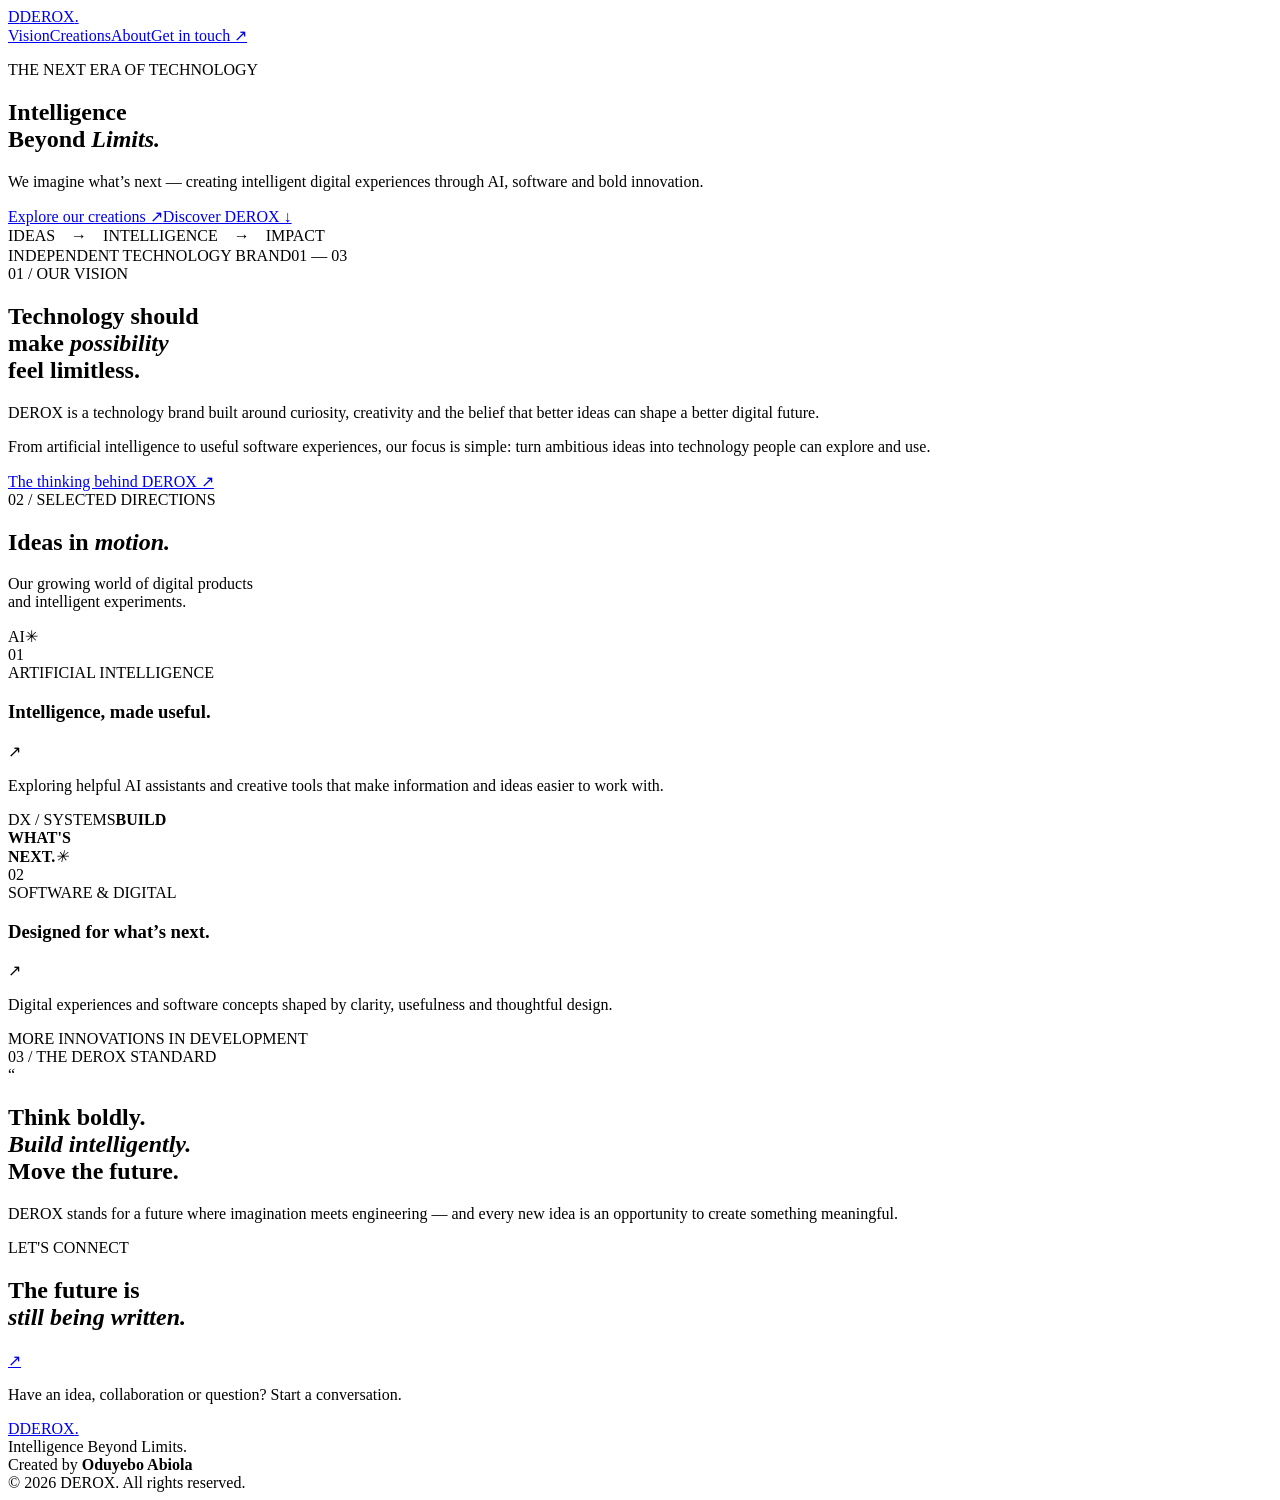
==== index.html @ 54896a84 "Add DEROX website index.html" ====
<!doctype html>
<html lang="en"><head>
<meta charset="utf-8"><meta name="viewport" content="width=device-width,initial-scale=1">
<title>DEROX — Intelligence Beyond Limits</title>
<meta name="description" content="DEROX is a technology brand exploring artificial intelligence, software and digital innovation. Discover our AI creations and technology projects.">
<meta name="keywords" content="DEROX, artificial intelligence, AI creations, technology, software, digital innovation">
<meta name="author" content="Oduyebo Abiola"><meta name="robots" content="index,follow"><meta name="theme-color" content="#090909">
<meta property="og:type" content="website"><meta property="og:title" content="DEROX — Intelligence Beyond Limits"><meta property="og:description" content="A new perspective on AI, software and technology."><meta property="og:site_name" content="DEROX">
<link rel="icon" href="favicon.svg" type="image/svg+xml"><link rel="stylesheet" href="style.css">
</head><body><div class="grain"></div>
<header class="topbar"><a class="brand" href="#home"><span class="brand-mark">D</span><span>DEROX<span class="gold">.</span></span></a><nav><a href="#vision">Vision</a><a href="#work">Creations</a><a href="#about">About</a><a class="nav-cta" href="mailto:hello@derox.tech">Get in touch ↗</a></nav></header>
<main>
<section class="hero" id="home"><div class="hero-orbit"></div><div class="hero-orbit orbit-two"></div><div class="hero-content"><p class="eyebrow"><span class="live-dot"></span> THE NEXT ERA OF TECHNOLOGY</p><h1>Intelligence<br>Beyond <em>Limits.</em></h1><p class="hero-copy">We imagine what’s next — creating intelligent digital experiences through AI, software and bold innovation.</p><div class="hero-actions"><a class="button button-gold" href="#work">Explore our creations ↗</a><a class="text-link" href="#vision">Discover DEROX ↓</a></div></div><div class="hero-stamp">IDEAS　→　INTELLIGENCE　→　IMPACT</div><div class="hero-bottom"><span>INDEPENDENT TECHNOLOGY BRAND</span><span>01 — 03</span></div></section>
<section class="intro section" id="vision"><div class="section-kicker">01 / OUR VISION</div><div class="intro-grid"><h2>Technology should<br>make <em>possibility</em><br>feel limitless.</h2><div class="intro-text"><p>DEROX is a technology brand built around curiosity, creativity and the belief that better ideas can shape a better digital future.</p><p>From artificial intelligence to useful software experiences, our focus is simple: turn ambitious ideas into technology people can explore and use.</p><a class="under-link" href="#about">The thinking behind DEROX ↗</a></div></div></section>
<section class="work section" id="work"><div class="section-heading"><div><div class="section-kicker">02 / SELECTED DIRECTIONS</div><h2>Ideas in <em>motion.</em></h2></div><p>Our growing world of digital products<br>and intelligent experiments.</p></div><div class="project-grid">
<article class="project-card"><div class="project-art art-ai"><div class="ai-core">AI<span>✳</span></div><div class="art-ring"></div><div class="art-ring ring-b"></div><span class="art-index">01</span></div><div class="project-meta"><div><span class="project-type">ARTIFICIAL INTELLIGENCE</span><h3>Intelligence, made useful.</h3></div><span class="project-arrow">↗</span></div><p>Exploring helpful AI assistants and creative tools that make information and ideas easier to work with.</p></article>
<article class="project-card"><div class="project-art art-digital"><div class="glass-card"><span>DX / SYSTEMS</span><strong>BUILD<br>WHAT'S<br>NEXT.</strong><i>✳</i></div><span class="art-index">02</span></div><div class="project-meta"><div><span class="project-type">SOFTWARE & DIGITAL</span><h3>Designed for what’s next.</h3></div><span class="project-arrow">↗</span></div><p>Digital experiences and software concepts shaped by clarity, usefulness and thoughtful design.</p></article>
</div><div class="coming-soon"><span class="live-dot"></span> MORE INNOVATIONS IN DEVELOPMENT</div></section>
<section class="manifesto section" id="about"><div class="section-kicker">03 / THE DEROX STANDARD</div><div class="manifesto-content"><span class="quote-mark">“</span><h2>Think boldly.<br><em>Build intelligently.</em><br>Move the future.</h2><p>DEROX stands for a future where imagination meets engineering — and every new idea is an opportunity to create something meaningful.</p></div></section>
<section class="contact section"><div class="section-kicker">LET'S CONNECT</div><div class="contact-row"><h2>The future is<br><em>still being written.</em></h2><a class="round-link" href="mailto:hello@derox.tech">↗</a></div><p class="contact-note">Have an idea, collaboration or question? Start a conversation.</p></section>
</main><footer><a class="brand" href="#home"><span class="brand-mark">D</span><span>DEROX<span class="gold">.</span></span></a><div class="footer-center">Intelligence Beyond Limits.</div><div class="footer-right">Created by <strong>Oduyebo Abiola</strong><br><span>© <span id="year">2026</span> DEROX. All rights reserved.</span></div></footer>
<script>document.getElementById('year').textContent=new Date().getFullYear()</script></body></html>
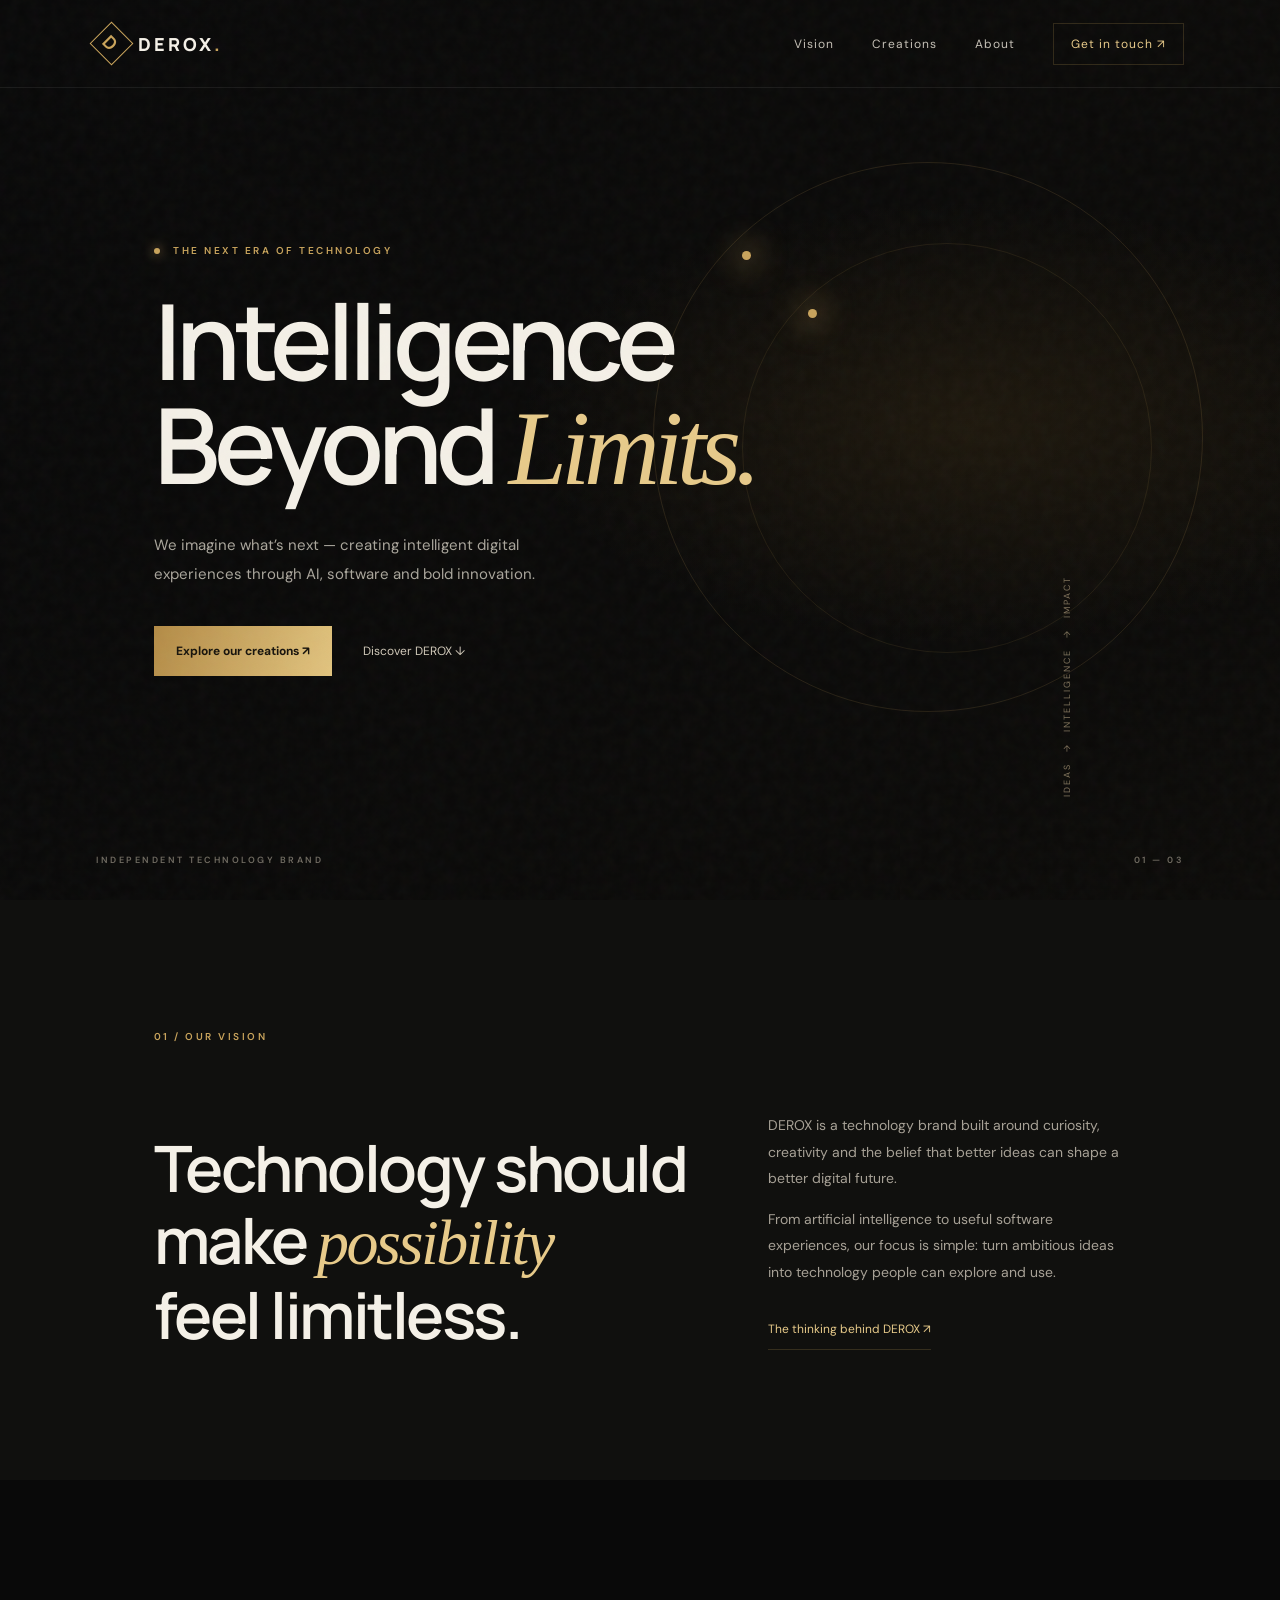
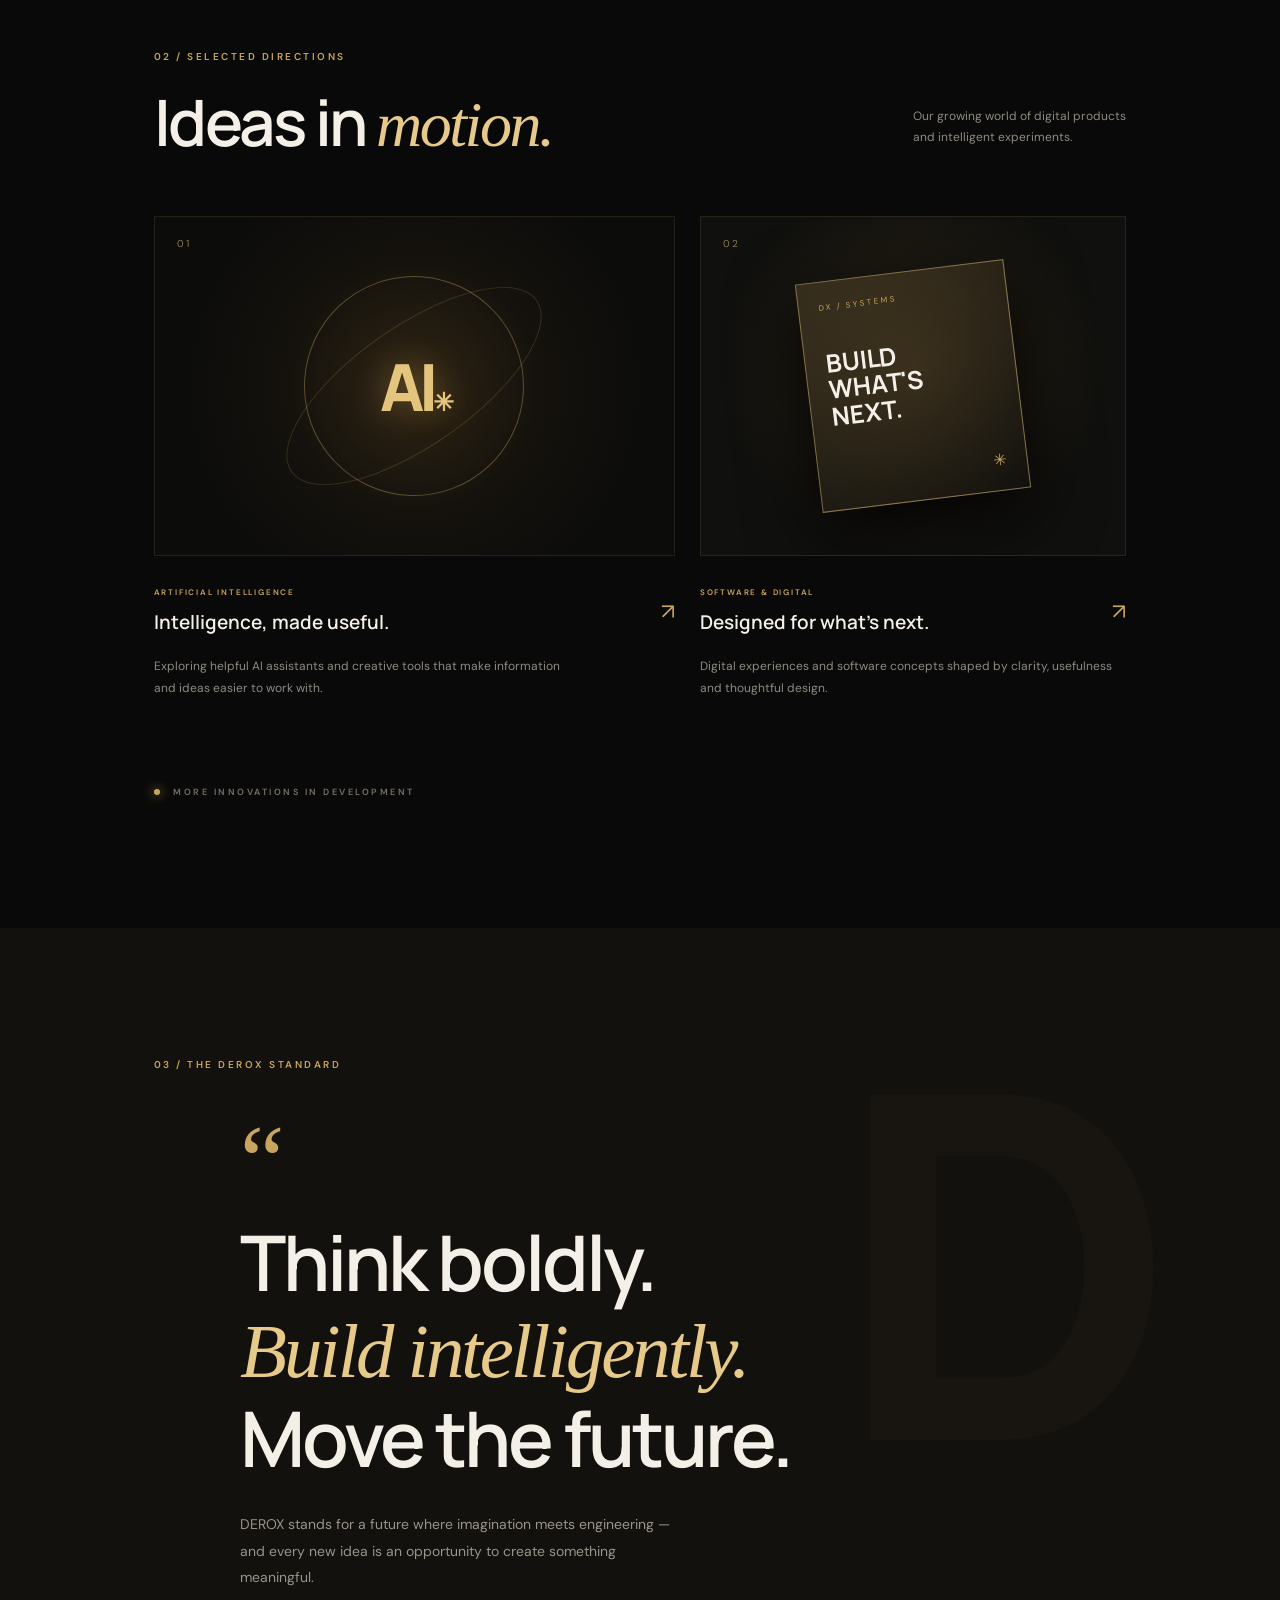
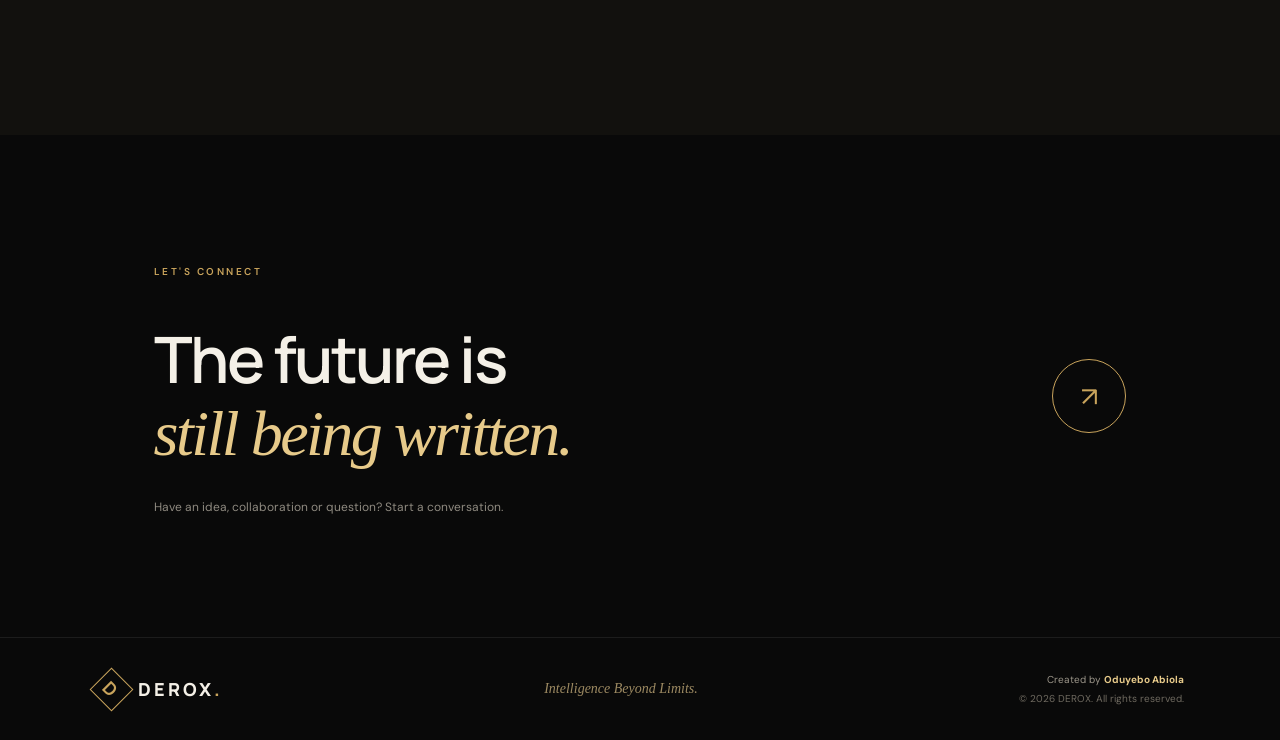
==== commit ec8372ab: "Add canonical URL for search indexing" ====
--- a/index.html
+++ b/index.html
@@ -6,6 +6,7 @@
 <meta name="keywords" content="DEROX, artificial intelligence, AI creations, technology, software, digital innovation">
 <meta name="author" content="Oduyebo Abiola"><meta name="robots" content="index,follow"><meta name="theme-color" content="#090909">
 <meta property="og:type" content="website"><meta property="og:title" content="DEROX — Intelligence Beyond Limits"><meta property="og:description" content="A new perspective on AI, software and technology."><meta property="og:site_name" content="DEROX">
+<link rel="canonical" href="https://inventorbl4ze.github.io/DEROX/">
 <link rel="icon" href="favicon.svg" type="image/svg+xml"><link rel="stylesheet" href="style.css">
 </head><body><div class="grain"></div>
 <header class="topbar"><a class="brand" href="#home"><span class="brand-mark">D</span><span>DEROX<span class="gold">.</span></span></a><nav><a href="#vision">Vision</a><a href="#work">Creations</a><a href="#about">About</a><a class="nav-cta" href="mailto:hello@derox.tech">Get in touch ↗</a></nav></header>
--- a/style.css
+++ b/style.css
@@ -0,0 +1,7 @@
+@import url('https://fonts.googleapis.com/css2?family=DM+Sans:wght@400;500;600;700&family=Manrope:wght@400;500;600;700;800&display=swap');
+:root{--bg:#090909;--gold:#c9a45c;--gold2:#e7ca8a;--white:#f4f0e7;--line:rgba(201,164,92,.2)}*{box-sizing:border-box}html{scroll-behavior:smooth}body{margin:0;background:var(--bg);color:var(--white);font-family:'DM Sans',sans-serif;overflow-x:hidden}a{color:inherit;text-decoration:none}.grain{position:fixed;inset:0;pointer-events:none;opacity:.035;z-index:5;background-image:url("data:image/svg+xml,%3Csvg xmlns='http://www.w3.org/2000/svg' viewBox='0 0 100 100'%3E%3Cfilter id='n'%3E%3CfeTurbulence type='fractalNoise' baseFrequency='.8' numOctaves='3'/%3E%3C/filter%3E%3Crect width='100%25' height='100%25' filter='url(%23n)'/%3E%3C/svg%3E")}
+.topbar{height:88px;padding:0 7.5%;display:flex;align-items:center;justify-content:space-between;border-bottom:1px solid #ffffff12;position:absolute;top:0;width:100%;z-index:10}.brand{display:flex;align-items:center;gap:11px;font:800 18px Manrope,sans-serif;letter-spacing:3px}.brand-mark{width:31px;height:31px;border:1px solid var(--gold);color:var(--gold);display:grid;place-items:center;font:700 18px Manrope;transform:rotate(45deg)}.gold{color:var(--gold)}nav{display:flex;align-items:center;gap:38px;color:#c5c0b6;font-size:12px;letter-spacing:1px}nav a:hover,.text-link:hover{color:var(--gold2)}.nav-cta{border:1px solid var(--line);padding:12px 17px;color:var(--gold2)}
+.hero{min-height:790px;height:100vh;max-height:1000px;position:relative;display:flex;align-items:center;padding:110px 12% 100px;overflow:hidden;background:radial-gradient(ellipse at 76% 47%,#99702a22,transparent 33%),linear-gradient(115deg,#090909,#0c0b09)}.hero-content{position:relative;z-index:2;max-width:690px}.eyebrow,.section-kicker,.project-type,.hero-bottom,.coming-soon{font-size:10px;letter-spacing:2.5px;color:var(--gold);font-weight:600}.live-dot{display:inline-block;width:6px;height:6px;border-radius:50%;background:var(--gold);box-shadow:0 0 12px var(--gold);margin-right:9px}.hero h1{font:600 clamp(58px,8.2vw,112px)/.99 Manrope,sans-serif;letter-spacing:-6px;margin:31px 0}.hero h1 em,.intro h2 em,.section-heading h2 em,.manifesto h2 em,.contact h2 em{font-family:Georgia,serif;font-weight:400;color:var(--gold2)}.hero-copy{max-width:440px;color:#aaa69c;line-height:1.9;font-size:15px}.hero-actions{display:flex;align-items:center;gap:31px;margin-top:38px}.button{padding:17px 22px;font-size:12px;font-weight:700}.button-gold{background:linear-gradient(110deg,#b38b46,#e2c47f);color:#17130c}.text-link{font-size:12px;color:#d1c9b9}.hero-orbit{position:absolute;border:1px solid #c9a45c24;border-radius:50%;width:550px;height:550px;right:6%;top:18%}.orbit-two{width:410px;height:410px;right:10%;top:27%;border-color:#c9a45c1a}.hero-orbit:after{content:"";position:absolute;width:9px;height:9px;border-radius:50%;background:var(--gold);top:16%;left:16%;box-shadow:0 0 30px 8px #c9a45c59}.hero-stamp{position:absolute;right:8%;bottom:23%;font-size:9px;letter-spacing:2px;color:#81745c;transform:rotate(-90deg)}.hero-bottom{position:absolute;bottom:34px;left:7.5%;right:7.5%;display:flex;justify-content:space-between;color:#6f6a60;font-size:9px}
+.section{padding:130px 12%}.intro{background:#10100e}.intro-grid{display:grid;grid-template-columns:1.2fr .8fr;gap:8%;align-items:end;margin-top:55px}.intro h2,.section-heading h2,.contact h2{font:600 clamp(38px,5vw,65px)/1.12 Manrope,sans-serif;letter-spacing:-2.5px;margin:0}.intro-text{color:#a7a196;font-size:14px;line-height:1.9;max-width:440px}.under-link{display:inline-block;color:var(--gold2);font-size:12px;margin-top:18px;border-bottom:1px solid var(--line);padding-bottom:9px}.work{background:#090909}.section-heading{display:flex;justify-content:space-between;align-items:end;margin:40px 0 55px}.section-heading h2{margin-top:23px}.section-heading>p{color:#8f8a80;font-size:12px;line-height:1.8}.project-grid{display:grid;grid-template-columns:1.1fr .9fr;gap:25px}.project-art{height:340px;position:relative;overflow:hidden;background:#12110e;border:1px solid #c9a45c22}.art-ai{background:radial-gradient(circle,#302514,#15120d 40%,#0c0c0b 75%)}.ai-core{position:absolute;left:50%;top:50%;transform:translate(-50%,-50%);font:800 65px Manrope;color:#e4c57e;letter-spacing:-5px;text-shadow:0 0 35px #c9a45c73}.ai-core span{font-size:25px}.art-ring{position:absolute;border:1px solid #c9a45c66;border-radius:50%;width:220px;height:220px;left:50%;top:50%;transform:translate(-50%,-50%) rotate(25deg)}.ring-b{width:300px;height:120px;transform:translate(-50%,-50%) rotate(-35deg);border-color:#c9a45c33}.art-index{position:absolute;top:20px;left:22px;color:#8f7a51;font-size:10px;letter-spacing:2px}.art-digital{background:radial-gradient(circle at 50% 45%,#302718,#10100e 68%);display:grid;place-items:center}.glass-card{width:210px;height:230px;border:1px solid #e2c47f80;background:linear-gradient(145deg,#c9a45c29,#0002);padding:20px;display:flex;flex-direction:column;justify-content:space-between;transform:rotate(-7deg);box-shadow:0 20px 70px #000}.glass-card span,.glass-card i{color:var(--gold)}.glass-card span{font-size:8px;letter-spacing:2px}.glass-card strong{font:700 25px/1.05 Manrope}.glass-card i{font-style:normal;align-self:end}.project-meta{display:flex;justify-content:space-between;align-items:center;margin-top:23px}.project-type{font-size:8px;letter-spacing:1.8px}.project-meta h3{font:600 19px Manrope;margin:9px 0}.project-arrow{color:var(--gold);font-size:22px}.project-card>p{font-size:12px;line-height:1.8;color:#8f8a80;max-width:430px}.coming-soon{margin-top:75px;color:#777064;font-size:9px}
+.manifesto{background:#12110e;position:relative;overflow:hidden}.manifesto:after{content:"D";position:absolute;font:800 480px Manrope;color:#c9a45c08;right:8%;top:0}.manifesto-content{max-width:800px;margin:65px auto 0;position:relative;z-index:1}.quote-mark{font:100px Georgia;color:var(--gold);line-height:.5}.manifesto h2{font:600 clamp(44px,6vw,78px)/1.12 Manrope;letter-spacing:-3px;margin:20px 0 30px}.manifesto-content p{max-width:430px;color:#999388;font-size:14px;line-height:1.9}.contact{padding-bottom:110px}.contact-row{display:flex;justify-content:space-between;align-items:center;margin-top:45px}.round-link{width:74px;height:74px;border:1px solid var(--gold);border-radius:50%;display:grid;place-items:center;color:var(--gold);font-size:27px}.contact-note{color:#8f8a80;font-size:12px;margin-top:30px}footer{padding:32px 7.5%;border-top:1px solid #ffffff14;display:flex;align-items:center;justify-content:space-between}.footer-center{font:italic 14px Georgia;color:#9d8a62}.footer-right{text-align:right;font-size:10px;line-height:1.9;color:#9d978b}.footer-right strong{color:var(--gold2)}.footer-right span{color:#6f6a60}
+@media(max-width:760px){.topbar{height:72px;padding:0 6%}nav{gap:15px;font-size:10px}nav a:nth-child(1),nav a:nth-child(3){display:none}.nav-cta{padding:10px}.hero{min-height:720px;padding:120px 7% 100px}.hero h1{font-size:64px;letter-spacing:-4px}.hero-orbit{width:340px;height:340px;right:-25%;top:36%}.orbit-two{width:250px;height:250px;right:-12%;top:42%}.hero-stamp{display:none}.hero-bottom{left:7%;right:7%;font-size:8px}.section{padding:90px 7%}.intro-grid{grid-template-columns:1fr;gap:30px;margin-top:35px}.intro h2,.section-heading h2,.contact h2{font-size:43px}.section-heading{display:block;margin:30px 0}.section-heading>p{margin-top:20px}.project-grid{grid-template-columns:1fr;gap:45px}.project-art{height:290px}.manifesto-content{margin-top:55px}.manifesto h2{font-size:48px}.contact-row{align-items:end}.round-link{width:55px;height:55px;flex-shrink:0}footer{padding:28px 7%;flex-wrap:wrap;gap:22px}.footer-center{display:none}.footer-right{font-size:9px}}@media(max-width:390px){.hero h1{font-size:54px}.hero-actions{gap:18px}.button{padding:15px 13px}.text-link{font-size:10px}.nav-cta{font-size:9px}}
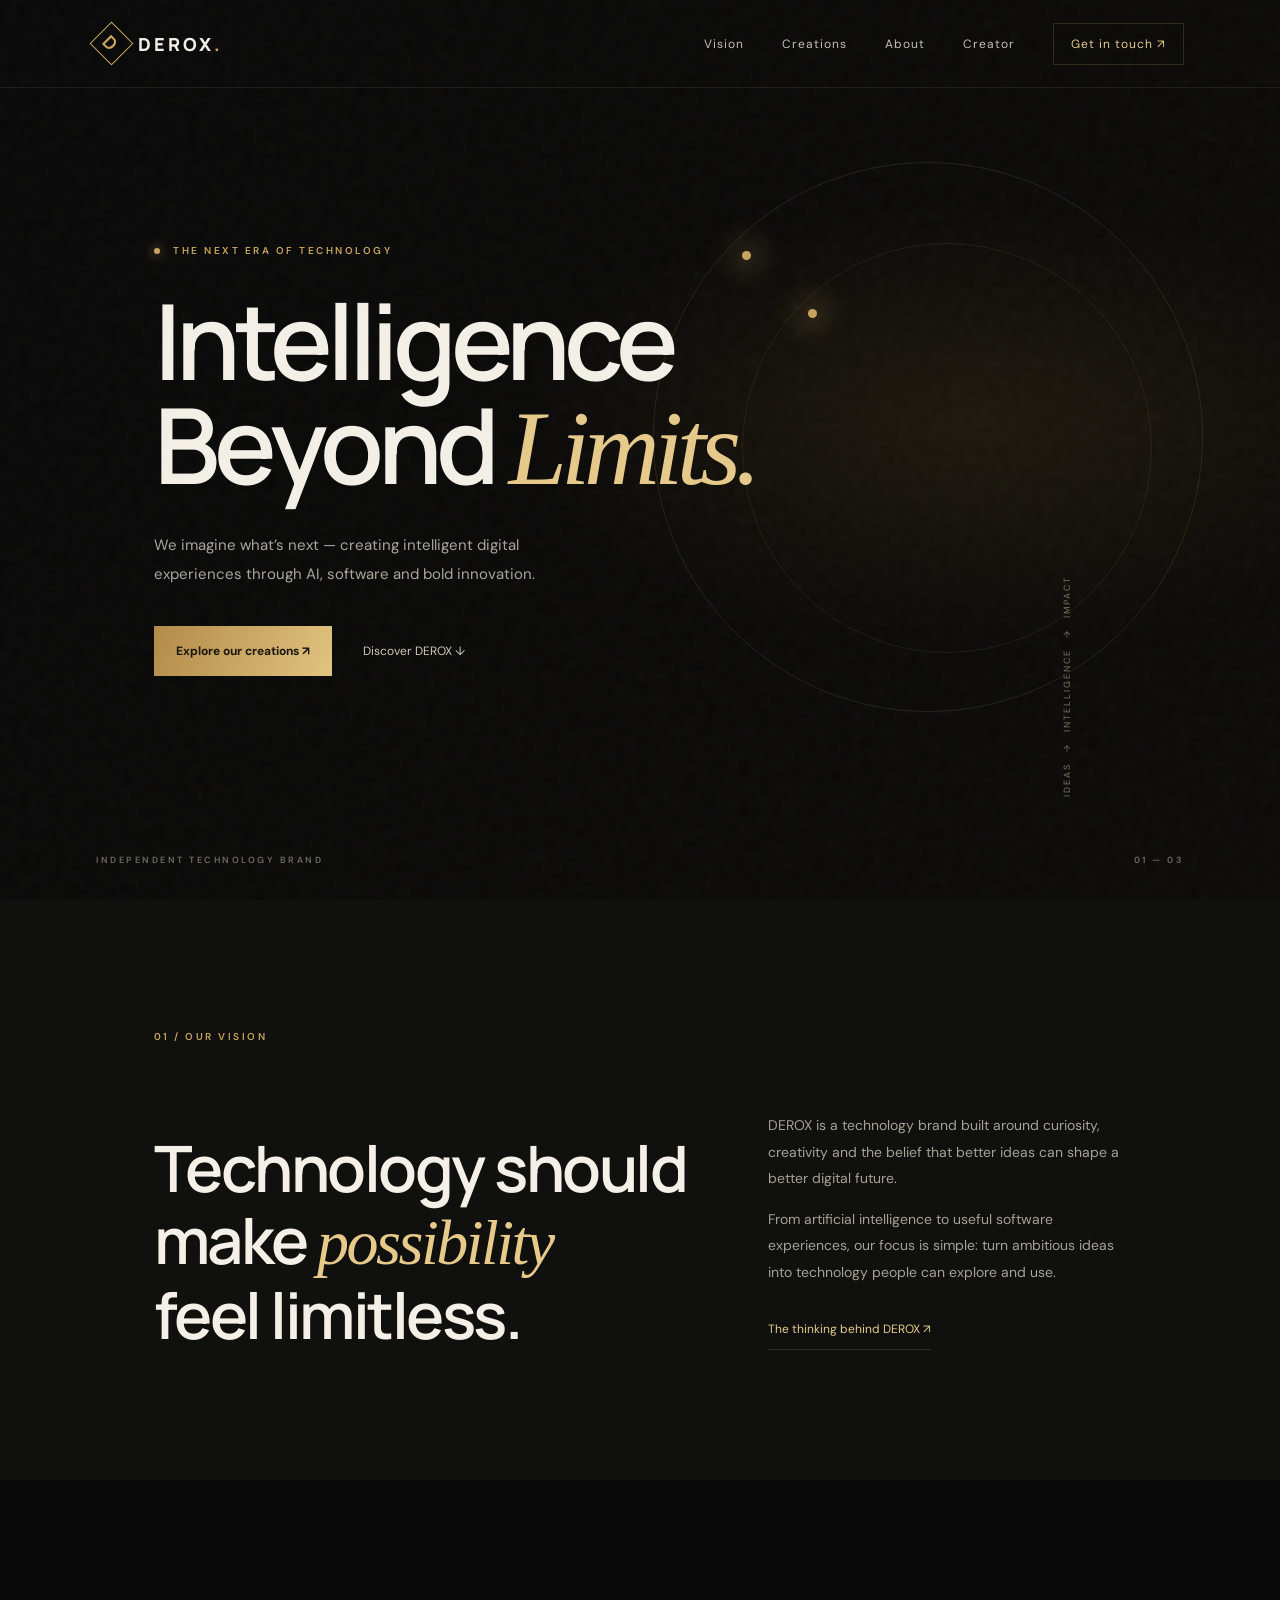
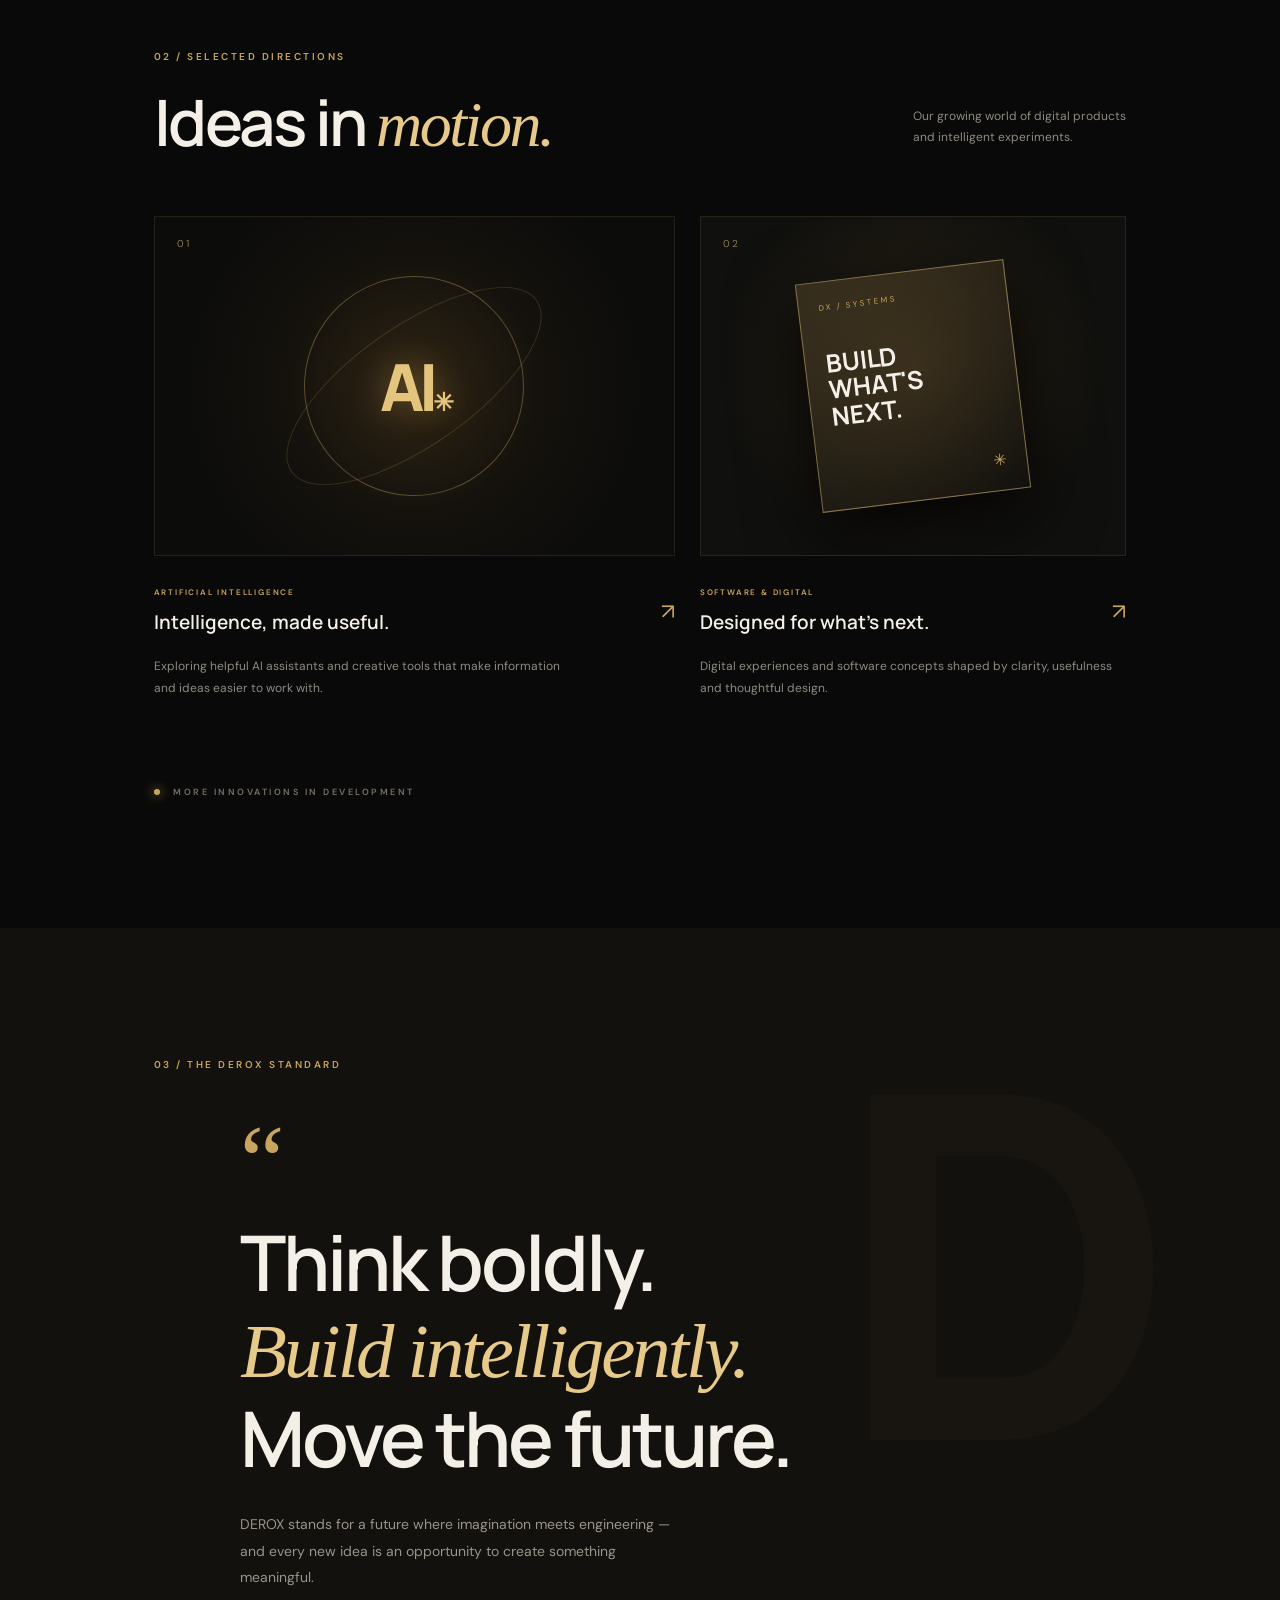
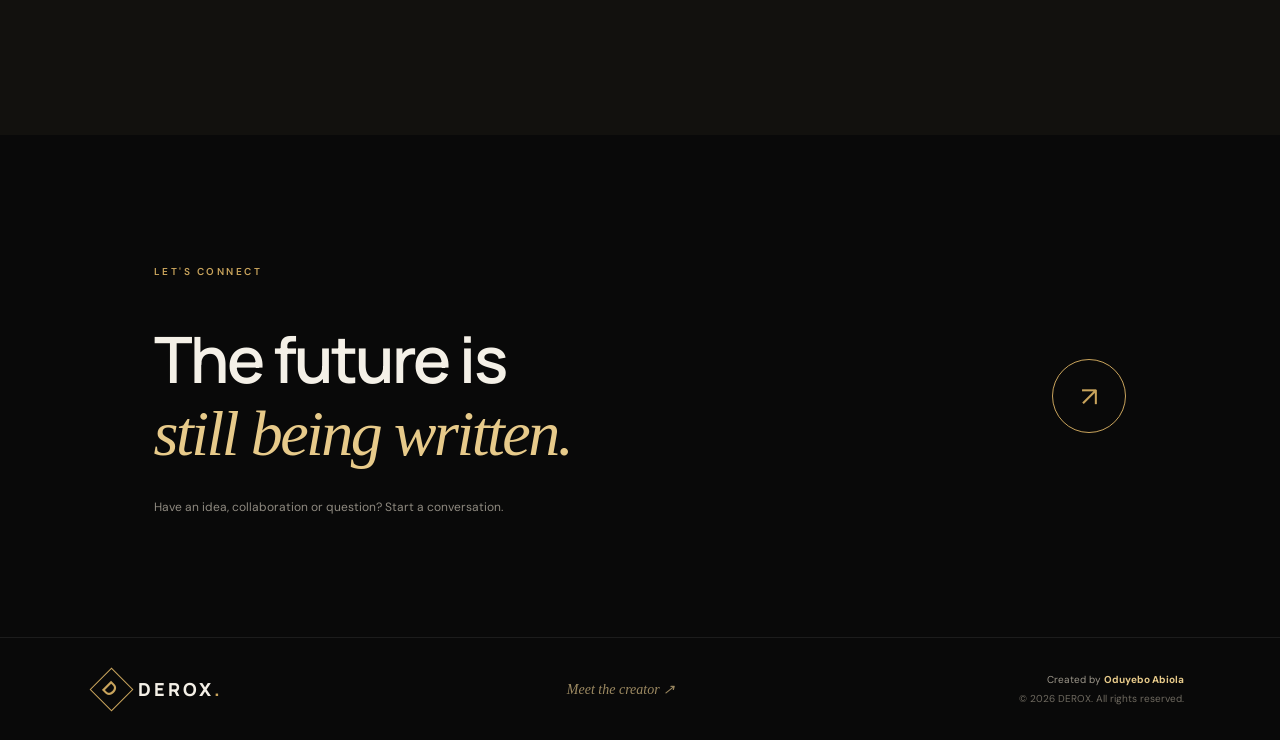
==== commit c5c8b1c6: "Link DEROX homepage to official creator profile" ====
--- a/index.html
+++ b/index.html
@@ -9,7 +9,7 @@
 <link rel="canonical" href="https://inventorbl4ze.github.io/DEROX/">
 <link rel="icon" href="favicon.svg" type="image/svg+xml"><link rel="stylesheet" href="style.css">
 </head><body><div class="grain"></div>
-<header class="topbar"><a class="brand" href="#home"><span class="brand-mark">D</span><span>DEROX<span class="gold">.</span></span></a><nav><a href="#vision">Vision</a><a href="#work">Creations</a><a href="#about">About</a><a class="nav-cta" href="mailto:hello@derox.tech">Get in touch ↗</a></nav></header>
+<header class="topbar"><a class="brand" href="#home"><span class="brand-mark">D</span><span>DEROX<span class="gold">.</span></span></a><nav><a href="#vision">Vision</a><a href="#work">Creations</a><a href="#about">About</a><a href="creator.html">Creator</a><a class="nav-cta" href="mailto:hello@derox.tech">Get in touch ↗</a></nav></header>
 <main>
 <section class="hero" id="home"><div class="hero-orbit"></div><div class="hero-orbit orbit-two"></div><div class="hero-content"><p class="eyebrow"><span class="live-dot"></span> THE NEXT ERA OF TECHNOLOGY</p><h1>Intelligence<br>Beyond <em>Limits.</em></h1><p class="hero-copy">We imagine what’s next — creating intelligent digital experiences through AI, software and bold innovation.</p><div class="hero-actions"><a class="button button-gold" href="#work">Explore our creations ↗</a><a class="text-link" href="#vision">Discover DEROX ↓</a></div></div><div class="hero-stamp">IDEAS　→　INTELLIGENCE　→　IMPACT</div><div class="hero-bottom"><span>INDEPENDENT TECHNOLOGY BRAND</span><span>01 — 03</span></div></section>
 <section class="intro section" id="vision"><div class="section-kicker">01 / OUR VISION</div><div class="intro-grid"><h2>Technology should<br>make <em>possibility</em><br>feel limitless.</h2><div class="intro-text"><p>DEROX is a technology brand built around curiosity, creativity and the belief that better ideas can shape a better digital future.</p><p>From artificial intelligence to useful software experiences, our focus is simple: turn ambitious ideas into technology people can explore and use.</p><a class="under-link" href="#about">The thinking behind DEROX ↗</a></div></div></section>
@@ -19,5 +19,5 @@
 </div><div class="coming-soon"><span class="live-dot"></span> MORE INNOVATIONS IN DEVELOPMENT</div></section>
 <section class="manifesto section" id="about"><div class="section-kicker">03 / THE DEROX STANDARD</div><div class="manifesto-content"><span class="quote-mark">“</span><h2>Think boldly.<br><em>Build intelligently.</em><br>Move the future.</h2><p>DEROX stands for a future where imagination meets engineering — and every new idea is an opportunity to create something meaningful.</p></div></section>
 <section class="contact section"><div class="section-kicker">LET'S CONNECT</div><div class="contact-row"><h2>The future is<br><em>still being written.</em></h2><a class="round-link" href="mailto:hello@derox.tech">↗</a></div><p class="contact-note">Have an idea, collaboration or question? Start a conversation.</p></section>
-</main><footer><a class="brand" href="#home"><span class="brand-mark">D</span><span>DEROX<span class="gold">.</span></span></a><div class="footer-center">Intelligence Beyond Limits.</div><div class="footer-right">Created by <strong>Oduyebo Abiola</strong><br><span>© <span id="year">2026</span> DEROX. All rights reserved.</span></div></footer>
+</main><footer><a class="brand" href="#home"><span class="brand-mark">D</span><span>DEROX<span class="gold">.</span></span></a><div class="footer-center"><a href="creator.html">Meet the creator ↗</a></div><div class="footer-right">Created by <strong>Oduyebo Abiola</strong><br><span>© <span id="year">2026</span> DEROX. All rights reserved.</span></div></footer>
 <script>document.getElementById('year').textContent=new Date().getFullYear()</script></body></html>
